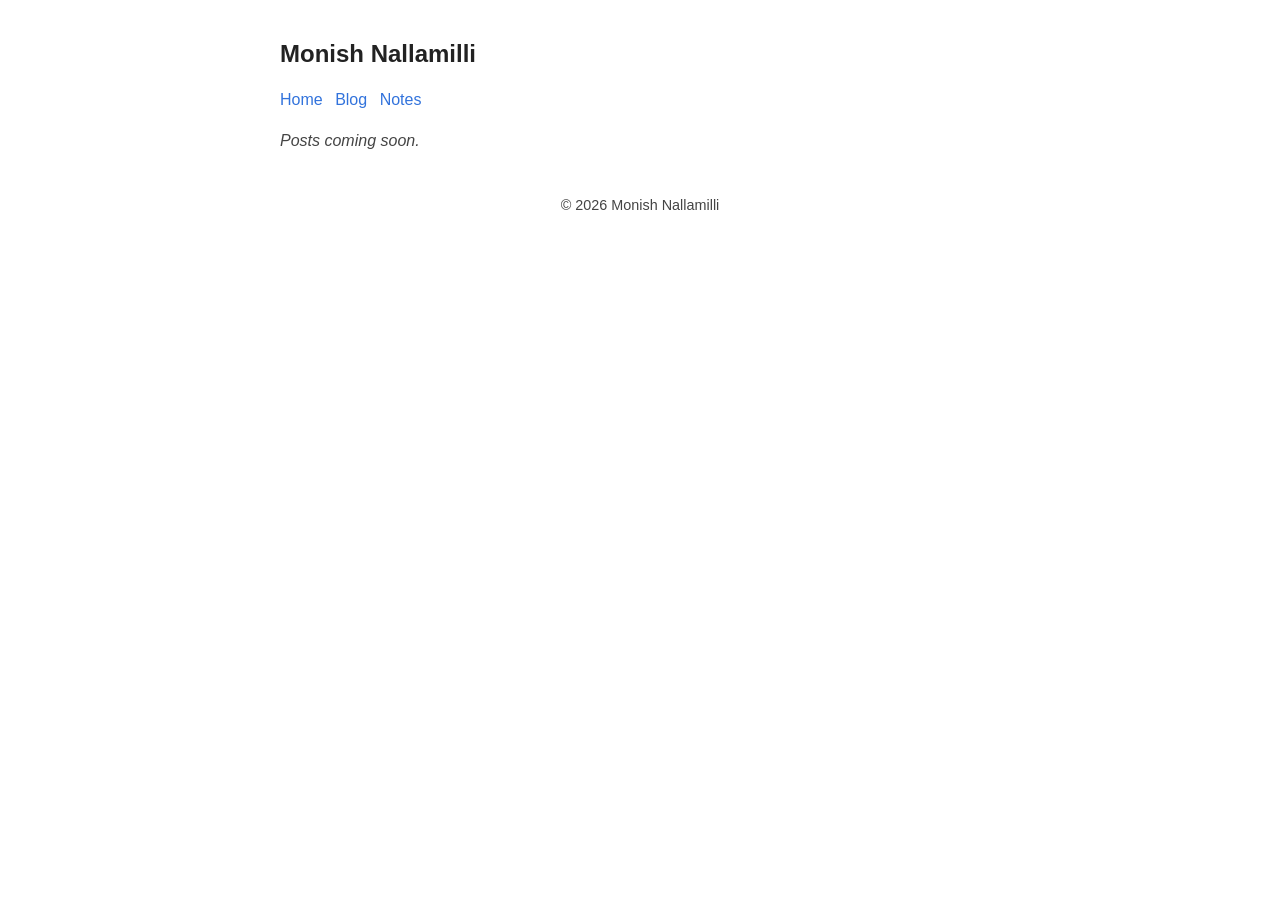
==== blog/index.html @ fc9c0f67 "Add initial blog index HTML structure" ====
<!DOCTYPE html>
<html lang="en">
<head>
  <meta charset="utf-8">
  <meta name="viewport" content="width=device-width, initial-scale=1.0, maximum-scale=5">
  <title>Blog | Monish Nallamilli</title>
  <link rel="canonical" href="https://monishvnsn.dev/blog/">
  <meta name="description" content="Monish Nallamilli: Applied AI, PC gaming and tech &amp; gadgets. Based in Arizona.">
  <meta property="og:site_name" content="Monish Nallamilli">
  <meta property="og:title" content="Blog | Monish Nallamilli">
  <meta property="og:type" content="website">
  <meta property="og:url" content="https://monishvnsn.dev/blog/">
  <meta property="og:description" content="Monish Nallamilli: Applied AI, PC gaming and tech &amp; gadgets. Based in Arizona.">
  <meta name="twitter:card" content="summary">
  <meta name="twitter:site" content="@monish_vnsn">
  <meta name="twitter:title" content="Blog | Monish Nallamilli">
  <meta name="twitter:description" content="Monish Nallamilli: Applied AI, PC gaming and tech &amp; gadgets. Based in Arizona.">
  <link rel="icon" type="image/svg+xml" href="data:image/svg+xml,%3Csvg%20xmlns='http://www.w3.org/2000/svg'%20viewBox='0%200%20100%20100'%3E%3Ctext%20y='.9em'%20font-size='90'%3E🤖%3C/text%3E%3C/svg%3E">
  <link rel="stylesheet" href="/style.css">
</head>
<body class="blog">
  <header>
    <a class="title" href="/">
      <h1>Monish Nallamilli</h1>
    </a>
    <nav>
      <p><a href="/">Home</a> <a href="/blog/">Blog</a> <a href="/notes/">Notes</a></p>
    </nav>
  </header>
  <main>
<ul class="blog-posts">
  <li><i>Posts coming soon.</i></li>
</ul>
  </main>
  <footer>
    <span>&copy; 2026 Monish Nallamilli</span>
  </footer>
</body>
</html>
---- style.css ----
:root {
    --width: 720px;
    --font-main: Verdana, sans-serif;
    --font-secondary: Verdana, sans-serif;
    --font-scale: 1em;
    --background-color: #fff;
    --heading-color: #222;
    --text-color: #444;
    --link-color: #3273dc;
    --visited-color:  #8b6fcb;
    --code-background-color: #f2f2f2;
    --code-color: #222;
    --blockquote-color: #222;
}
@media (prefers-color-scheme: dark) {
    :root {
        --background-color: #01242e;
        --heading-color: #eee;
        --text-color: #ddd;
        --link-color: #8cc2dd;
        --visited-color:  #8b6fcb;
        --code-background-color: #000;
        --code-color: #ddd;
        --blockquote-color: #ccc;
    }
}
body {
    font-family: var(--font-secondary);
    font-size: var(--font-scale);
    margin: auto;
    padding: 20px;
    max-width: var(--width);
    text-align: left;
    background-color: var(--background-color);
    word-wrap: break-word;
    overflow-wrap: break-word;
    line-height: 1.5;
    color: var(--text-color);
}
h1, h2, h3, h4, h5, h6 {
    font-family: var(--font-main);
    color: var(--heading-color);
}
a {
    color: var(--link-color);
    cursor: pointer;
    text-decoration: none;
}
a:hover {
    text-decoration: underline; 
}
nav a {
    margin-right: 8px;
}
strong, b {
    color: var(--heading-color);
}
button {
    margin: 0;
    cursor: pointer;
}
time {
 	font-family: monospace;
  	font-style: normal;
  	font-size: 15px;
}
main {
    line-height: 1.6;
}
table {
    width: 100%;
}
hr {
    border: 0;
    border-top: 1px dashed;
}
img {
    max-width: 100%;
}
code {
    font-family: monospace;
    padding: 2px;
    background-color: var(--code-background-color);
    color: var(--code-color);
    border-radius: 3px;
}
blockquote {
    border-left: 1px solid #999;
    color: var(--code-color);
    padding-left: 20px;
    font-style: italic;
}
footer {
    padding: 25px 0;
    text-align: center;
}
.title:hover {
    text-decoration: none;
}
.title h1 {
    font-size: 1.5em;
}
.inline {
    width: auto !important;
}
.highlight, .code {
    padding: 1px 15px;
    background-color: var(--code-background-color);
    color: var(--code-color);
    border-radius: 3px;
    margin-block-start: 1em;
    margin-block-end: 1em;
    overflow-x: auto;
}
/* blog post list */
ul.blog-posts {
    list-style-type: none;
    padding: unset;
}
ul.blog-posts li {
    display: flex;
}
ul.blog-posts li span {
    flex: 0 0 130px;
}
ul.blog-posts li a:visited {
    color: var(--visited-color);
}
/* site additions */
footer { font-size: 0.9em; }
@media (max-width: 480px) { ul.blog-posts li { display: block; } }
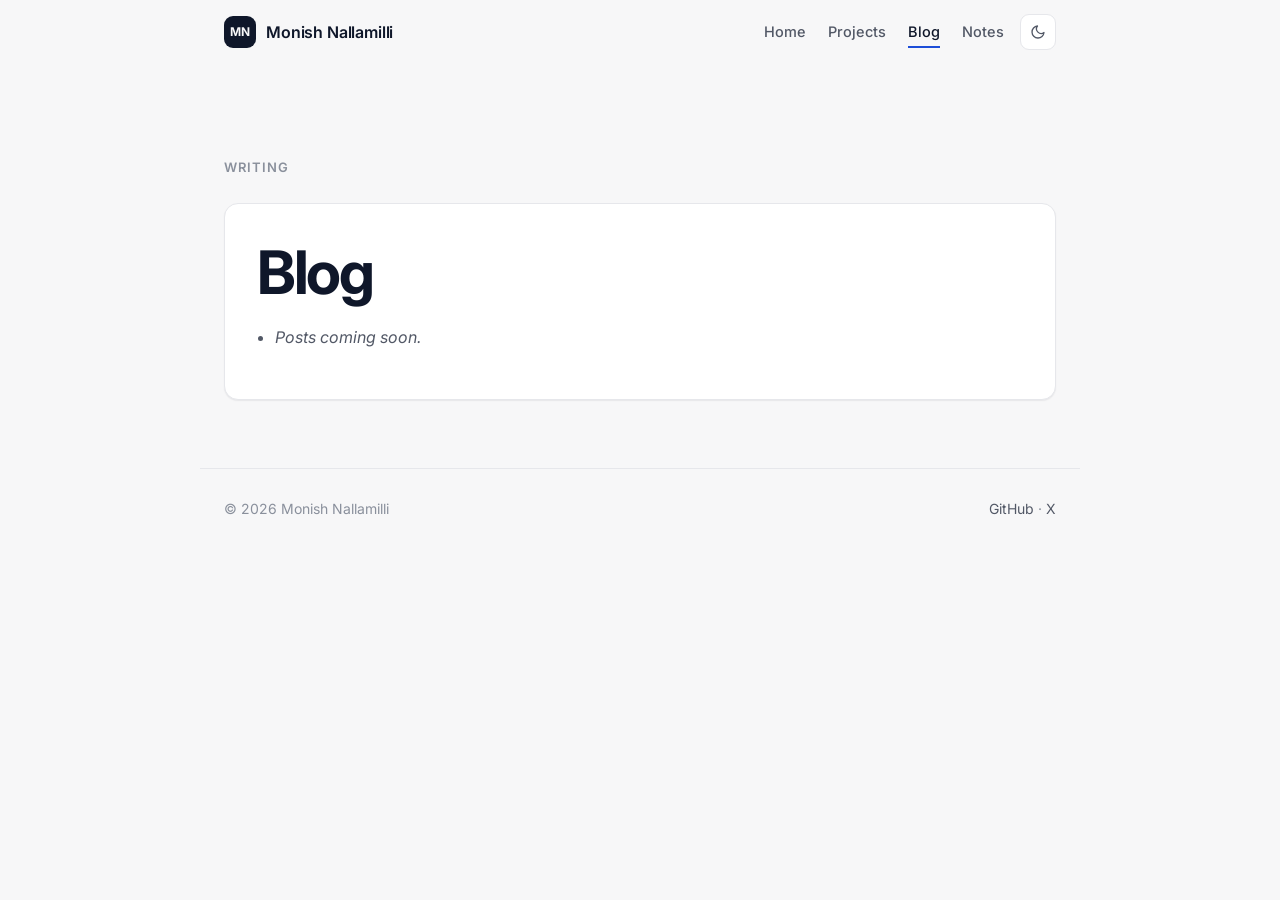
==== commit 32d96e27: "Redesign: professional layout + animations" ====
--- a/blog/index.html
+++ b/blog/index.html
@@ -16,24 +16,27 @@
   <meta name="twitter:title" content="Blog | Monish Nallamilli">
   <meta name="twitter:description" content="Monish Nallamilli: Applied AI, PC gaming and tech &amp; gadgets. Based in Arizona.">
   <link rel="icon" type="image/svg+xml" href="data:image/svg+xml,%3Csvg%20xmlns='http://www.w3.org/2000/svg'%20viewBox='0%200%20100%20100'%3E%3Ctext%20y='.9em'%20font-size='90'%3E🤖%3C/text%3E%3C/svg%3E">
+  <link rel="preconnect" href="https://fonts.googleapis.com"><link rel="preconnect" href="https://fonts.gstatic.com" crossorigin><link href="https://fonts.googleapis.com/css2?family=Inter:wght@400;500;600;700&display=swap" rel="stylesheet">
+  <script>(function(){var r=document.documentElement;r.classList.add('js');try{var t=localStorage.getItem('theme')}catch(e){}if(!t)t=matchMedia('(prefers-color-scheme: dark)').matches?'dark':'light';r.dataset.theme=t})()</script>
   <link rel="stylesheet" href="/style.css">
 </head>
 <body class="blog">
-  <header>
-    <a class="title" href="/">
-      <h1>Monish Nallamilli</h1>
-    </a>
-    <nav>
-      <p><a href="/">Home</a> <a href="/blog/">Blog</a> <a href="/notes/">Notes</a></p>
-    </nav>
-  </header>
-  <main>
-<ul class="blog-posts">
-  <li><i>Posts coming soon.</i></li>
-</ul>
+  <div class="progress" aria-hidden="true"></div>
+  <header class="site-header"><div class="wrap bar">
+    <a class="title" href="/"><span class="mono" aria-hidden="true">MN</span><span>Monish Nallamilli</span></a>
+    <div class="nav-r"><nav aria-label="Main"><a href="/">Home</a><a href="/#projects">Projects</a><a href="/blog/" aria-current="page">Blog</a><a href="/notes/">Notes</a></nav>
+    <button class="theme" type="button" aria-label="Toggle dark mode" aria-pressed="false"><svg class="moon" viewBox="0 0 24 24" fill="none" stroke="currentColor" stroke-width="2" stroke-linecap="round" stroke-linejoin="round"><path d="M21 12.8A9 9 0 1 1 11.2 3a7 7 0 0 0 9.8 9.8z"/></svg><svg class="sun" viewBox="0 0 24 24" fill="none" stroke="currentColor" stroke-width="2" stroke-linecap="round"><circle cx="12" cy="12" r="4"/><path d="M12 2v2M12 20v2M4.9 4.9l1.4 1.4M17.7 17.7l1.4 1.4M2 12h2M20 12h2M4.9 19.1l1.4-1.4M17.7 6.3l1.4-1.4"/></svg></button></div></div></header>
+
+  <main class="wrap">
+    <section class="page-head rv"><span class="label">Writing</span></section>
+    <section class="card rv" style="--i:1">
+      <h1>Blog</h1>
+      <ul class="blog-posts">
+        <li><i>Posts coming soon.</i></li>
+      </ul>
+    </section>
   </main>
-  <footer>
-    <span>&copy; 2026 Monish Nallamilli</span>
-  </footer>
+  <footer class="wrap site-footer"><span>&copy; 2026 Monish Nallamilli</span><span><a class="link" href="https://github.com/monishvnsn" target="_blank" rel="noopener">GitHub</a> &middot; <a class="link" href="https://x.com/monish_vnsn" target="_blank" rel="noopener">X</a></span></footer>
+  <script src="/main.js" defer></script>
 </body>
 </html>
--- a/style.css
+++ b/style.css
@@ -1,131 +1,79 @@
-:root {
-    --width: 720px;
-    --font-main: Verdana, sans-serif;
-    --font-secondary: Verdana, sans-serif;
-    --font-scale: 1em;
-    --background-color: #fff;
-    --heading-color: #222;
-    --text-color: #444;
-    --link-color: #3273dc;
-    --visited-color:  #8b6fcb;
-    --code-background-color: #f2f2f2;
-    --code-color: #222;
-    --blockquote-color: #222;
-}
-@media (prefers-color-scheme: dark) {
-    :root {
-        --background-color: #01242e;
-        --heading-color: #eee;
-        --text-color: #ddd;
-        --link-color: #8cc2dd;
-        --visited-color:  #8b6fcb;
-        --code-background-color: #000;
-        --code-color: #ddd;
-        --blockquote-color: #ccc;
-    }
-}
-body {
-    font-family: var(--font-secondary);
-    font-size: var(--font-scale);
-    margin: auto;
-    padding: 20px;
-    max-width: var(--width);
-    text-align: left;
-    background-color: var(--background-color);
-    word-wrap: break-word;
-    overflow-wrap: break-word;
-    line-height: 1.5;
-    color: var(--text-color);
-}
-h1, h2, h3, h4, h5, h6 {
-    font-family: var(--font-main);
-    color: var(--heading-color);
-}
-a {
-    color: var(--link-color);
-    cursor: pointer;
-    text-decoration: none;
-}
-a:hover {
-    text-decoration: underline; 
-}
-nav a {
-    margin-right: 8px;
-}
-strong, b {
-    color: var(--heading-color);
-}
-button {
-    margin: 0;
-    cursor: pointer;
-}
-time {
- 	font-family: monospace;
-  	font-style: normal;
-  	font-size: 15px;
-}
-main {
-    line-height: 1.6;
-}
-table {
-    width: 100%;
-}
-hr {
-    border: 0;
-    border-top: 1px dashed;
-}
-img {
-    max-width: 100%;
-}
-code {
-    font-family: monospace;
-    padding: 2px;
-    background-color: var(--code-background-color);
-    color: var(--code-color);
-    border-radius: 3px;
-}
-blockquote {
-    border-left: 1px solid #999;
-    color: var(--code-color);
-    padding-left: 20px;
-    font-style: italic;
-}
-footer {
-    padding: 25px 0;
-    text-align: center;
-}
-.title:hover {
-    text-decoration: none;
-}
-.title h1 {
-    font-size: 1.5em;
-}
-.inline {
-    width: auto !important;
-}
-.highlight, .code {
-    padding: 1px 15px;
-    background-color: var(--code-background-color);
-    color: var(--code-color);
-    border-radius: 3px;
-    margin-block-start: 1em;
-    margin-block-end: 1em;
-    overflow-x: auto;
-}
-/* blog post list */
-ul.blog-posts {
-    list-style-type: none;
-    padding: unset;
-}
-ul.blog-posts li {
-    display: flex;
-}
-ul.blog-posts li span {
-    flex: 0 0 130px;
-}
-ul.blog-posts li a:visited {
-    color: var(--visited-color);
-}
-/* site additions */
-footer { font-size: 0.9em; }
-@media (max-width: 480px) { ul.blog-posts li { display: block; } }
+:root{--bg:#f7f7f8;--card:#fff;--border:#e6e7eb;--border-s:#d4d6dc;--text:#0f172a;--muted:#525866;--faint:#8a909c;--accent:#1d4ed8;--accent-h:#1e40af;--accent-soft:#eef2ff;--chip:#f4f5f7;--shadow:0 1px 2px rgba(15,23,42,.04),0 1px 1px rgba(15,23,42,.03);--shadow-h:0 12px 28px -10px rgba(15,23,42,.16),0 3px 8px -3px rgba(15,23,42,.06);--hdr:rgba(247,247,248,.75);--ease:cubic-bezier(.22,1,.36,1)}
+[data-theme=dark]{--bg:#0e0e10;--card:#161618;--border:#26262a;--border-s:#36363b;--text:#ededef;--muted:#a1a1aa;--faint:#71717a;--accent:#7aa2ff;--accent-h:#a5c0ff;--accent-soft:#1b1d24;--chip:#1e1e21;--shadow:none;--shadow-h:0 14px 30px -12px rgba(0,0,0,.6);--hdr:rgba(14,14,16,.72)}
+*{box-sizing:border-box}
+html{scroll-behavior:smooth;scroll-padding-top:84px}
+body{margin:0;background:var(--bg);color:var(--text);font:16px/1.65 Inter,system-ui,-apple-system,"Segoe UI",Roboto,sans-serif;-webkit-font-smoothing:antialiased;transition:background-color .3s,color .3s}
+.wrap{max-width:880px;margin:0 auto;padding:0 24px}
+a{color:var(--accent);text-decoration:none}
+a:focus-visible,button:focus-visible{outline:2px solid var(--accent);outline-offset:3px;border-radius:6px}
+p a,.link{background:linear-gradient(currentColor,currentColor) 0 100%/0 1px no-repeat;transition:background-size .3s var(--ease)}
+p a:hover,.link:hover{background-size:100% 1px}
+::selection{background:var(--accent);color:#fff}
+/* progress */
+.progress{position:fixed;top:0;left:0;right:0;height:2px;background:var(--accent);transform-origin:0 50%;transform:scaleX(0);z-index:60}
+/* header */
+.site-header{position:sticky;top:0;z-index:50;border-bottom:1px solid transparent;transition:background-color .3s,border-color .3s,backdrop-filter .3s}
+.site-header.scrolled{background:var(--hdr);backdrop-filter:saturate(180%) blur(12px);-webkit-backdrop-filter:saturate(180%) blur(12px);border-color:var(--border)}
+.bar{display:flex;align-items:center;justify-content:space-between;height:64px;gap:16px}
+.title{display:flex;align-items:center;gap:10px;color:var(--text);font-weight:600;letter-spacing:-.01em}
+.title .mono{transition:transform .4s var(--ease)}.title:hover .mono{transform:rotate(-8deg) scale(1.05)}
+.nav-r{display:flex;align-items:center;gap:6px}
+nav{display:flex;gap:2px}
+nav a{position:relative;color:var(--muted);font-size:14.5px;font-weight:500;padding:6px 10px;border-radius:8px;transition:color .2s}
+nav a::after{content:"";position:absolute;left:10px;right:10px;bottom:2px;height:1.5px;background:var(--accent);transform:scaleX(0);transform-origin:left;transition:transform .3s var(--ease)}
+nav a:hover,nav a[aria-current],nav a.active{color:var(--text)}
+nav a:hover::after,nav a[aria-current]::after,nav a.active::after{transform:scaleX(1)}
+.theme{display:grid;place-items:center;width:36px;height:36px;border:1px solid var(--border);border-radius:9px;background:var(--card);color:var(--muted);cursor:pointer;transition:color .2s,border-color .2s,transform .15s}
+.theme:hover{color:var(--text);border-color:var(--border-s)}.theme:active{transform:scale(.92)}
+.theme svg{width:16px;height:16px}.theme .sun{display:none}[data-theme=dark] .theme .sun{display:block}[data-theme=dark] .theme .moon{display:none}
+.mono{display:inline-grid;place-items:center;width:32px;height:32px;border-radius:9px;background:var(--text);color:var(--bg);font-size:12px;font-weight:700;letter-spacing:.5px}
+/* layout */
+main.wrap{padding-top:32px;padding-bottom:24px}
+h1,h2,h3{line-height:1.2;margin:0 0 12px;letter-spacing:-.025em;color:var(--text)}
+h1{font-size:clamp(38px,6vw,60px);font-weight:700;letter-spacing:-.04em}
+h2{font-size:26px;font-weight:650}h3{font-size:16px;font-weight:600}
+p{margin:0 0 12px;color:var(--muted)}p:last-child{margin-bottom:0}
+.hero{padding:72px 0 64px}
+.eyebrow{display:inline-flex;align-items:center;gap:8px;font-size:13px;font-weight:500;color:var(--muted);border:1px solid var(--border);background:var(--card);border-radius:999px;padding:5px 12px 5px 10px;margin-bottom:24px}
+.dot{width:7px;height:7px;border-radius:50%;background:#16a34a;box-shadow:0 0 0 0 rgba(22,163,74,.5);animation:pulse 2.4s infinite}
+@keyframes pulse{70%{box-shadow:0 0 0 6px rgba(22,163,74,0)}100%{box-shadow:0 0 0 0 rgba(22,163,74,0)}}
+.tagline{font-size:clamp(19px,2.6vw,23px);color:var(--text);font-weight:500;margin:4px 0 14px;letter-spacing:-.015em}
+.rot{display:inline-block;color:var(--accent);min-width:1ch}
+.rot::after{content:"";display:inline-block;width:2px;height:1em;margin-left:3px;vertical-align:-.12em;background:currentColor;animation:blink 1s steps(1) infinite}
+@keyframes blink{50%{opacity:0}}
+.lead{font-size:17px;max-width:540px;margin-bottom:32px}
+.actions{display:flex;flex-wrap:wrap;gap:12px}
+.btn{display:inline-flex;align-items:center;gap:8px;background:var(--text);color:var(--bg);padding:11px 20px;border-radius:10px;font-weight:500;font-size:15px;border:1px solid var(--text);transition:transform .2s var(--ease),box-shadow .2s,background-color .2s}
+.btn:hover{transform:translateY(-1px);box-shadow:var(--shadow-h)}.btn:active{transform:translateY(0) scale(.98)}
+.btn.ghost{background:var(--card);color:var(--text);border-color:var(--border)}.btn.ghost:hover{border-color:var(--border-s)}
+.btn .arr,.more .arr{display:inline-block;transition:transform .3s var(--ease)}.btn:hover .arr{transform:translateX(3px)}
+.section{padding:56px 0;border-top:1px solid var(--border)}
+.sec-head{display:grid;grid-template-columns:180px 1fr;gap:32px}
+.label{font-size:13px;font-weight:600;letter-spacing:.08em;text-transform:uppercase;color:var(--faint);padding-top:8px}
+.label span{color:var(--accent);margin-right:8px;font-variant-numeric:tabular-nums}
+.body p{font-size:16.5px}
+.card{background:var(--card);border:1px solid var(--border);border-radius:14px;padding:32px;margin-bottom:20px;box-shadow:var(--shadow)}
+.chips{list-style:none;padding:0;margin:0;display:flex;flex-wrap:wrap;gap:8px}
+.chips li{background:var(--card);border:1px solid var(--border);border-radius:8px;padding:6px 12px;font-size:14px;font-weight:500;color:var(--text);transition:transform .2s var(--ease),border-color .2s,color .2s,background-color .2s;cursor:default}
+.chips li:hover{transform:translateY(-2px);border-color:var(--accent);color:var(--accent);background:var(--accent-soft)}
+.grid{display:grid;grid-template-columns:repeat(auto-fit,minmax(210px,1fr));gap:14px}
+.sub{position:relative;display:flex;flex-direction:column;background:var(--card);border:1px solid var(--border);border-radius:14px;padding:22px;color:var(--text);box-shadow:var(--shadow);transition:transform .35s var(--ease),box-shadow .35s var(--ease),border-color .25s}
+.sub:hover{transform:translateY(-4px);box-shadow:var(--shadow-h);border-color:var(--border-s)}
+.sub .ic{width:36px;height:36px;border-radius:9px;display:grid;place-items:center;background:var(--accent-soft);color:var(--accent);margin-bottom:16px}
+.sub .ic svg{width:18px;height:18px}
+.sub p{font-size:14.5px;flex:1}.more{font-size:14px;font-weight:500;color:var(--accent);margin-top:14px}
+.sub:hover .more .arr{transform:translateX(4px)}
+.corner{position:absolute;top:20px;right:20px;color:var(--faint);transition:transform .3s var(--ease),color .2s}
+.sub:hover .corner{transform:translate(3px,-3px);color:var(--accent)}
+.pills{display:flex;flex-wrap:wrap;gap:10px}
+.pill{display:inline-flex;align-items:center;gap:8px;border:1px solid var(--border);background:var(--card);border-radius:10px;padding:10px 16px;color:var(--text);font-weight:500;font-size:15px;transition:transform .2s var(--ease),border-color .2s,color .2s,box-shadow .2s}
+.pill:hover{border-color:var(--accent);color:var(--accent);transform:translateY(-2px);box-shadow:var(--shadow-h)}.pill:active{transform:scale(.97)}
+.blog-posts{padding-left:18px;color:var(--muted)}
+.page-head{padding:56px 0 24px}
+.site-footer{display:flex;justify-content:space-between;flex-wrap:wrap;gap:8px;padding:28px 24px 48px;color:var(--faint);font-size:14px;border-top:1px solid var(--border);margin-top:24px}
+.site-footer a{color:var(--muted)}.site-footer a:hover{color:var(--text)}
+/* reveal */
+.js .rv{opacity:0;transform:translateY(16px);transition:opacity .7s var(--ease),transform .7s var(--ease);transition-delay:calc(var(--i,0)*80ms)}
+.js .rv.in{opacity:1;transform:none}
+@media (max-width:700px){.sec-head{grid-template-columns:1fr;gap:12px}.label{padding-top:0}.hero{padding:48px 0 44px}.section{padding:44px 0}.card{padding:24px}.title span:last-child{display:none}nav a{padding:6px 8px}}
+@media (prefers-reduced-motion:reduce){*,*::before,*::after{animation:none!important;transition:none!important;scroll-behavior:auto!important}.js .rv{opacity:1;transform:none}.progress{display:none}}
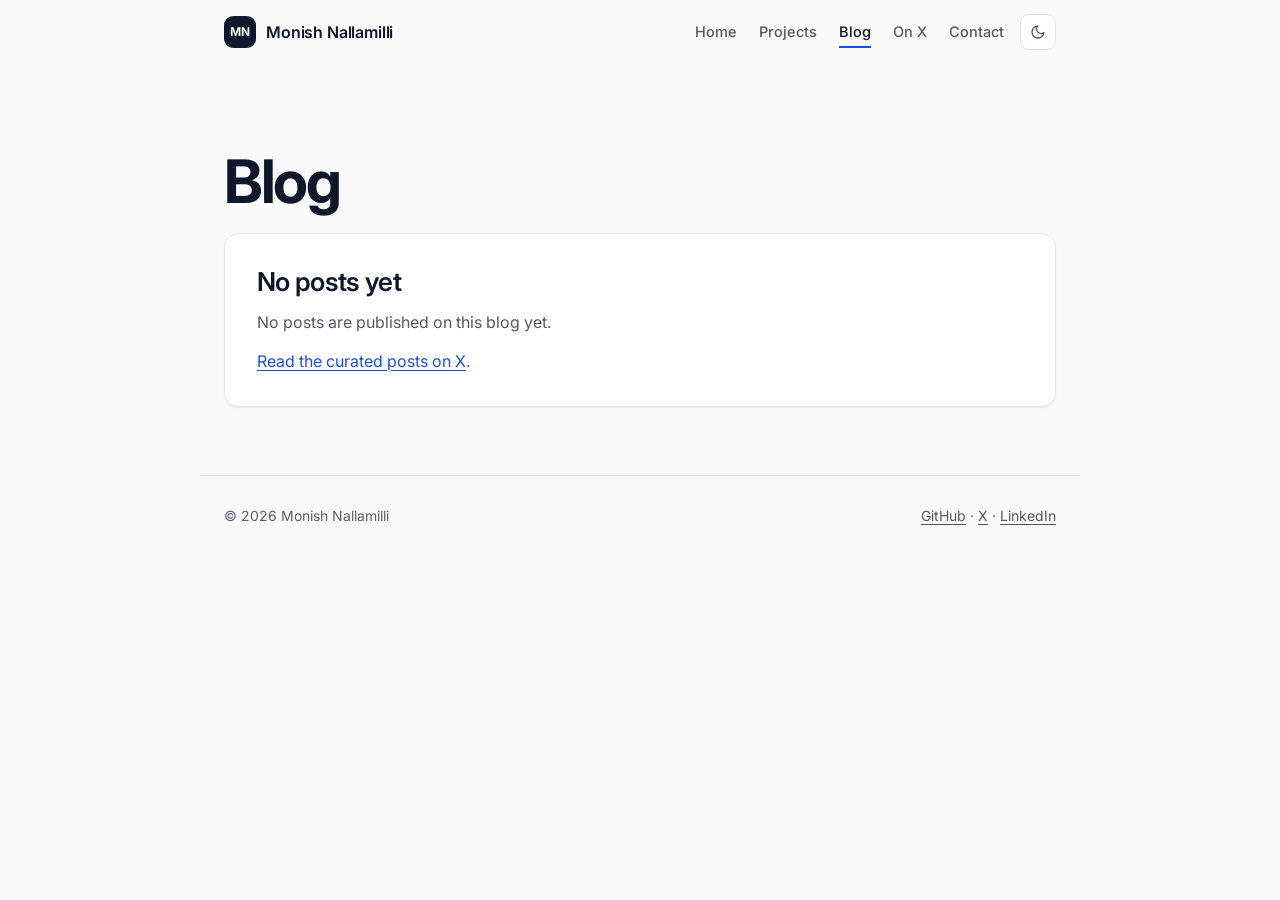
==== commit 7833277b: "Fix the hero phrase cycle and refresh the site content The rotating line changed width as it typed, " ====
--- a/blog/index.html
+++ b/blog/index.html
@@ -2,41 +2,82 @@
 <html lang="en">
 <head>
   <meta charset="utf-8">
-  <meta name="viewport" content="width=device-width, initial-scale=1.0, maximum-scale=5">
+  <meta name="viewport" content="width=device-width, initial-scale=1">
   <title>Blog | Monish Nallamilli</title>
   <link rel="canonical" href="https://monishvnsn.dev/blog/">
-  <meta name="description" content="Monish Nallamilli: Applied AI, PC gaming and tech &amp; gadgets. Based in Arizona.">
+  <meta name="description" content="Blog by Monish Nallamilli. No posts are published here yet.">
+  <meta name="author" content="Monish Nallamilli">
+  <meta name="theme-color" content="#fafafa">
   <meta property="og:site_name" content="Monish Nallamilli">
   <meta property="og:title" content="Blog | Monish Nallamilli">
   <meta property="og:type" content="website">
   <meta property="og:url" content="https://monishvnsn.dev/blog/">
-  <meta property="og:description" content="Monish Nallamilli: Applied AI, PC gaming and tech &amp; gadgets. Based in Arizona.">
+  <meta property="og:description" content="Blog by Monish Nallamilli. No posts are published here yet.">
+  <meta property="og:locale" content="en_US">
   <meta name="twitter:card" content="summary">
   <meta name="twitter:site" content="@monish_vnsn">
   <meta name="twitter:title" content="Blog | Monish Nallamilli">
-  <meta name="twitter:description" content="Monish Nallamilli: Applied AI, PC gaming and tech &amp; gadgets. Based in Arizona.">
-  <link rel="icon" type="image/svg+xml" href="data:image/svg+xml,%3Csvg%20xmlns='http://www.w3.org/2000/svg'%20viewBox='0%200%20100%20100'%3E%3Ctext%20y='.9em'%20font-size='90'%3E🤖%3C/text%3E%3C/svg%3E">
-  <link rel="preconnect" href="https://fonts.googleapis.com"><link rel="preconnect" href="https://fonts.gstatic.com" crossorigin><link href="https://fonts.googleapis.com/css2?family=Inter:wght@400;500;600;700&display=swap" rel="stylesheet">
-  <script>(function(){var r=document.documentElement;r.classList.add('js');try{var t=localStorage.getItem('theme')}catch(e){}if(!t)t=matchMedia('(prefers-color-scheme: dark)').matches?'dark':'light';r.dataset.theme=t})()</script>
+  <meta name="twitter:description" content="Blog by Monish Nallamilli. No posts are published here yet.">
+  <link rel="icon" href="/favicon.svg" type="image/svg+xml">
+  <link rel="preconnect" href="https://fonts.googleapis.com">
+  <link rel="preconnect" href="https://fonts.gstatic.com" crossorigin>
+  <link href="https://fonts.googleapis.com/css2?family=Inter:wght@400;500;600;700&amp;display=swap" rel="stylesheet">
+  <script>
+    (function () {
+      var r = document.documentElement;
+      r.classList.add("js");
+      try {
+        if (matchMedia("(prefers-reduced-motion: reduce)").matches) r.dataset.reduce = "true";
+      } catch (e) {}
+      var t;
+      try { t = localStorage.getItem("theme"); } catch (e) {}
+      if (!t) t = matchMedia("(prefers-color-scheme: dark)").matches ? "dark" : "light";
+      r.dataset.theme = t;
+    })();
+  </script>
   <link rel="stylesheet" href="/style.css">
 </head>
-<body class="blog">
+<body>
+  <a class="skip" href="#main">Skip to content</a>
   <div class="progress" aria-hidden="true"></div>
-  <header class="site-header"><div class="wrap bar">
-    <a class="title" href="/"><span class="mono" aria-hidden="true">MN</span><span>Monish Nallamilli</span></a>
-    <div class="nav-r"><nav aria-label="Main"><a href="/">Home</a><a href="/#projects">Projects</a><a href="/blog/" aria-current="page">Blog</a><a href="/notes/">Notes</a></nav>
-    <button class="theme" type="button" aria-label="Toggle dark mode" aria-pressed="false"><svg class="moon" viewBox="0 0 24 24" fill="none" stroke="currentColor" stroke-width="2" stroke-linecap="round" stroke-linejoin="round"><path d="M21 12.8A9 9 0 1 1 11.2 3a7 7 0 0 0 9.8 9.8z"/></svg><svg class="sun" viewBox="0 0 24 24" fill="none" stroke="currentColor" stroke-width="2" stroke-linecap="round"><circle cx="12" cy="12" r="4"/><path d="M12 2v2M12 20v2M4.9 4.9l1.4 1.4M17.7 17.7l1.4 1.4M2 12h2M20 12h2M4.9 19.1l1.4-1.4M17.7 6.3l1.4-1.4"/></svg></button></div></div></header>
-
-  <main class="wrap">
-    <section class="page-head rv"><span class="label">Writing</span></section>
-    <section class="card rv" style="--i:1">
+  <header class="site-header">
+    <div class="wrap bar">
+      <a class="title" href="/"><span class="mono" aria-hidden="true">MN</span><span>Monish Nallamilli</span></a>
+      <div class="nav-r">
+        <nav aria-label="Main">
+          <a href="/">Home</a>
+          <a href="/#projects">Projects</a>
+          <a href="/blog/" aria-current="page">Blog</a>
+          <a href="/on-x/">On X</a>
+          <a href="/#contact">Contact</a>
+        </nav>
+        <button class="theme" type="button" aria-label="Dark mode" aria-pressed="false">
+          <svg class="moon" viewBox="0 0 24 24" fill="none" stroke="currentColor" stroke-width="2" stroke-linecap="round" stroke-linejoin="round" aria-hidden="true"><path d="M21 12.8A9 9 0 1 1 11.2 3a7 7 0 0 0 9.8 9.8z"/></svg>
+          <svg class="sun" viewBox="0 0 24 24" fill="none" stroke="currentColor" stroke-width="2" stroke-linecap="round" aria-hidden="true"><circle cx="12" cy="12" r="4"/><path d="M12 2v2M12 20v2M4.9 4.9l1.4 1.4M17.7 17.7l1.4 1.4M2 12h2M20 12h2M4.9 19.1l1.4-1.4M17.7 6.3l1.4-1.4"/></svg>
+        </button>
+      </div>
+    </div>
+  </header>
+  <main class="wrap" id="main" tabindex="-1">
+    <header class="page-head">
       <h1>Blog</h1>
-      <ul class="blog-posts">
-        <li><i>Posts coming soon.</i></li>
-      </ul>
+    </header>
+    <section class="card">
+      <h2>No posts yet</h2>
+      <p>No posts are published on this blog yet.</p>
+      <p><a href="/on-x/">Read the curated posts on X</a>.</p>
     </section>
   </main>
-  <footer class="wrap site-footer"><span>&copy; 2026 Monish Nallamilli</span><span><a class="link" href="https://github.com/monishvnsn" target="_blank" rel="noopener">GitHub</a> &middot; <a class="link" href="https://x.com/monish_vnsn" target="_blank" rel="noopener">X</a></span></footer>
+  <footer class="wrap site-footer">
+    <span>&copy; 2026 Monish Nallamilli</span>
+    <span>
+      <a class="link" href="https://github.com/monishvnsn" target="_blank" rel="me noopener noreferrer">GitHub<span class="visually-hidden"> (opens in a new tab)</span></a>
+      ·
+      <a class="link" href="https://x.com/monish_vnsn" target="_blank" rel="me noopener noreferrer">X<span class="visually-hidden"> (opens in a new tab)</span></a>
+      ·
+      <a class="link" href="https://www.linkedin.com/in/monishvnsn/" target="_blank" rel="me noopener noreferrer">LinkedIn<span class="visually-hidden"> (opens in a new tab)</span></a>
+    </span>
+  </footer>
   <script src="/main.js" defer></script>
 </body>
 </html>
--- a/style.css
+++ b/style.css
@@ -1,79 +1,476 @@
-:root{--bg:#f7f7f8;--card:#fff;--border:#e6e7eb;--border-s:#d4d6dc;--text:#0f172a;--muted:#525866;--faint:#8a909c;--accent:#1d4ed8;--accent-h:#1e40af;--accent-soft:#eef2ff;--chip:#f4f5f7;--shadow:0 1px 2px rgba(15,23,42,.04),0 1px 1px rgba(15,23,42,.03);--shadow-h:0 12px 28px -10px rgba(15,23,42,.16),0 3px 8px -3px rgba(15,23,42,.06);--hdr:rgba(247,247,248,.75);--ease:cubic-bezier(.22,1,.36,1)}
-[data-theme=dark]{--bg:#0e0e10;--card:#161618;--border:#26262a;--border-s:#36363b;--text:#ededef;--muted:#a1a1aa;--faint:#71717a;--accent:#7aa2ff;--accent-h:#a5c0ff;--accent-soft:#1b1d24;--chip:#1e1e21;--shadow:none;--shadow-h:0 14px 30px -12px rgba(0,0,0,.6);--hdr:rgba(14,14,16,.72)}
-*{box-sizing:border-box}
-html{scroll-behavior:smooth;scroll-padding-top:84px}
-body{margin:0;background:var(--bg);color:var(--text);font:16px/1.65 Inter,system-ui,-apple-system,"Segoe UI",Roboto,sans-serif;-webkit-font-smoothing:antialiased;transition:background-color .3s,color .3s}
-.wrap{max-width:880px;margin:0 auto;padding:0 24px}
-a{color:var(--accent);text-decoration:none}
-a:focus-visible,button:focus-visible{outline:2px solid var(--accent);outline-offset:3px;border-radius:6px}
-p a,.link{background:linear-gradient(currentColor,currentColor) 0 100%/0 1px no-repeat;transition:background-size .3s var(--ease)}
-p a:hover,.link:hover{background-size:100% 1px}
-::selection{background:var(--accent);color:#fff}
-/* progress */
-.progress{position:fixed;top:0;left:0;right:0;height:2px;background:var(--accent);transform-origin:0 50%;transform:scaleX(0);z-index:60}
-/* header */
-.site-header{position:sticky;top:0;z-index:50;border-bottom:1px solid transparent;transition:background-color .3s,border-color .3s,backdrop-filter .3s}
-.site-header.scrolled{background:var(--hdr);backdrop-filter:saturate(180%) blur(12px);-webkit-backdrop-filter:saturate(180%) blur(12px);border-color:var(--border)}
-.bar{display:flex;align-items:center;justify-content:space-between;height:64px;gap:16px}
-.title{display:flex;align-items:center;gap:10px;color:var(--text);font-weight:600;letter-spacing:-.01em}
-.title .mono{transition:transform .4s var(--ease)}.title:hover .mono{transform:rotate(-8deg) scale(1.05)}
-.nav-r{display:flex;align-items:center;gap:6px}
-nav{display:flex;gap:2px}
-nav a{position:relative;color:var(--muted);font-size:14.5px;font-weight:500;padding:6px 10px;border-radius:8px;transition:color .2s}
-nav a::after{content:"";position:absolute;left:10px;right:10px;bottom:2px;height:1.5px;background:var(--accent);transform:scaleX(0);transform-origin:left;transition:transform .3s var(--ease)}
-nav a:hover,nav a[aria-current],nav a.active{color:var(--text)}
-nav a:hover::after,nav a[aria-current]::after,nav a.active::after{transform:scaleX(1)}
-.theme{display:grid;place-items:center;width:36px;height:36px;border:1px solid var(--border);border-radius:9px;background:var(--card);color:var(--muted);cursor:pointer;transition:color .2s,border-color .2s,transform .15s}
-.theme:hover{color:var(--text);border-color:var(--border-s)}.theme:active{transform:scale(.92)}
-.theme svg{width:16px;height:16px}.theme .sun{display:none}[data-theme=dark] .theme .sun{display:block}[data-theme=dark] .theme .moon{display:none}
-.mono{display:inline-grid;place-items:center;width:32px;height:32px;border-radius:9px;background:var(--text);color:var(--bg);font-size:12px;font-weight:700;letter-spacing:.5px}
-/* layout */
-main.wrap{padding-top:32px;padding-bottom:24px}
-h1,h2,h3{line-height:1.2;margin:0 0 12px;letter-spacing:-.025em;color:var(--text)}
-h1{font-size:clamp(38px,6vw,60px);font-weight:700;letter-spacing:-.04em}
-h2{font-size:26px;font-weight:650}h3{font-size:16px;font-weight:600}
-p{margin:0 0 12px;color:var(--muted)}p:last-child{margin-bottom:0}
-.hero{padding:72px 0 64px}
-.eyebrow{display:inline-flex;align-items:center;gap:8px;font-size:13px;font-weight:500;color:var(--muted);border:1px solid var(--border);background:var(--card);border-radius:999px;padding:5px 12px 5px 10px;margin-bottom:24px}
-.dot{width:7px;height:7px;border-radius:50%;background:#16a34a;box-shadow:0 0 0 0 rgba(22,163,74,.5);animation:pulse 2.4s infinite}
-@keyframes pulse{70%{box-shadow:0 0 0 6px rgba(22,163,74,0)}100%{box-shadow:0 0 0 0 rgba(22,163,74,0)}}
-.tagline{font-size:clamp(19px,2.6vw,23px);color:var(--text);font-weight:500;margin:4px 0 14px;letter-spacing:-.015em}
-.rot{display:inline-block;color:var(--accent);min-width:1ch}
-.rot::after{content:"";display:inline-block;width:2px;height:1em;margin-left:3px;vertical-align:-.12em;background:currentColor;animation:blink 1s steps(1) infinite}
-@keyframes blink{50%{opacity:0}}
-.lead{font-size:17px;max-width:540px;margin-bottom:32px}
-.actions{display:flex;flex-wrap:wrap;gap:12px}
-.btn{display:inline-flex;align-items:center;gap:8px;background:var(--text);color:var(--bg);padding:11px 20px;border-radius:10px;font-weight:500;font-size:15px;border:1px solid var(--text);transition:transform .2s var(--ease),box-shadow .2s,background-color .2s}
-.btn:hover{transform:translateY(-1px);box-shadow:var(--shadow-h)}.btn:active{transform:translateY(0) scale(.98)}
-.btn.ghost{background:var(--card);color:var(--text);border-color:var(--border)}.btn.ghost:hover{border-color:var(--border-s)}
-.btn .arr,.more .arr{display:inline-block;transition:transform .3s var(--ease)}.btn:hover .arr{transform:translateX(3px)}
-.section{padding:56px 0;border-top:1px solid var(--border)}
-.sec-head{display:grid;grid-template-columns:180px 1fr;gap:32px}
-.label{font-size:13px;font-weight:600;letter-spacing:.08em;text-transform:uppercase;color:var(--faint);padding-top:8px}
-.label span{color:var(--accent);margin-right:8px;font-variant-numeric:tabular-nums}
-.body p{font-size:16.5px}
-.card{background:var(--card);border:1px solid var(--border);border-radius:14px;padding:32px;margin-bottom:20px;box-shadow:var(--shadow)}
-.chips{list-style:none;padding:0;margin:0;display:flex;flex-wrap:wrap;gap:8px}
-.chips li{background:var(--card);border:1px solid var(--border);border-radius:8px;padding:6px 12px;font-size:14px;font-weight:500;color:var(--text);transition:transform .2s var(--ease),border-color .2s,color .2s,background-color .2s;cursor:default}
-.chips li:hover{transform:translateY(-2px);border-color:var(--accent);color:var(--accent);background:var(--accent-soft)}
-.grid{display:grid;grid-template-columns:repeat(auto-fit,minmax(210px,1fr));gap:14px}
-.sub{position:relative;display:flex;flex-direction:column;background:var(--card);border:1px solid var(--border);border-radius:14px;padding:22px;color:var(--text);box-shadow:var(--shadow);transition:transform .35s var(--ease),box-shadow .35s var(--ease),border-color .25s}
-.sub:hover{transform:translateY(-4px);box-shadow:var(--shadow-h);border-color:var(--border-s)}
-.sub .ic{width:36px;height:36px;border-radius:9px;display:grid;place-items:center;background:var(--accent-soft);color:var(--accent);margin-bottom:16px}
-.sub .ic svg{width:18px;height:18px}
-.sub p{font-size:14.5px;flex:1}.more{font-size:14px;font-weight:500;color:var(--accent);margin-top:14px}
-.sub:hover .more .arr{transform:translateX(4px)}
-.corner{position:absolute;top:20px;right:20px;color:var(--faint);transition:transform .3s var(--ease),color .2s}
-.sub:hover .corner{transform:translate(3px,-3px);color:var(--accent)}
-.pills{display:flex;flex-wrap:wrap;gap:10px}
-.pill{display:inline-flex;align-items:center;gap:8px;border:1px solid var(--border);background:var(--card);border-radius:10px;padding:10px 16px;color:var(--text);font-weight:500;font-size:15px;transition:transform .2s var(--ease),border-color .2s,color .2s,box-shadow .2s}
-.pill:hover{border-color:var(--accent);color:var(--accent);transform:translateY(-2px);box-shadow:var(--shadow-h)}.pill:active{transform:scale(.97)}
-.blog-posts{padding-left:18px;color:var(--muted)}
-.page-head{padding:56px 0 24px}
-.site-footer{display:flex;justify-content:space-between;flex-wrap:wrap;gap:8px;padding:28px 24px 48px;color:var(--faint);font-size:14px;border-top:1px solid var(--border);margin-top:24px}
-.site-footer a{color:var(--muted)}.site-footer a:hover{color:var(--text)}
-/* reveal */
-.js .rv{opacity:0;transform:translateY(16px);transition:opacity .7s var(--ease),transform .7s var(--ease);transition-delay:calc(var(--i,0)*80ms)}
-.js .rv.in{opacity:1;transform:none}
-@media (max-width:700px){.sec-head{grid-template-columns:1fr;gap:12px}.label{padding-top:0}.hero{padding:48px 0 44px}.section{padding:44px 0}.card{padding:24px}.title span:last-child{display:none}nav a{padding:6px 8px}}
-@media (prefers-reduced-motion:reduce){*,*::before,*::after{animation:none!important;transition:none!important;scroll-behavior:auto!important}.js .rv{opacity:1;transform:none}.progress{display:none}}
+:root {
+  --bg: #fafafa;
+  --card: #fff;
+  --border: #e6e7eb;
+  --border-s: #d4d6dc;
+  --text: #0f172a;
+  --muted: #525866;
+  --faint: #5a616d;
+  --accent: #1d4ed8;
+  --accent-h: #1e40af;
+  --accent-soft: #eef2ff;
+  --chip: #f4f5f7;
+  --shadow: 0 1px 2px rgba(15, 23, 42, .04), 0 1px 1px rgba(15, 23, 42, .03);
+  --shadow-h: 0 12px 28px -10px rgba(15, 23, 42, .16), 0 3px 8px -3px rgba(15, 23, 42, .06);
+  --hdr: rgba(250, 250, 250, .86);
+  --ease: cubic-bezier(.22, 1, .36, 1);
+  color-scheme: light;
+}
+[data-theme=dark] {
+  --bg: #0e0e10;
+  --card: #161618;
+  --border: #26262a;
+  --border-s: #36363b;
+  --text: #ededef;
+  --muted: #a1a1aa;
+  --faint: #b4b4bc;
+  --accent: #7aa2ff;
+  --accent-h: #a5c0ff;
+  --accent-soft: #1b1d24;
+  --chip: #1e1e21;
+  --shadow: none;
+  --shadow-h: 0 14px 30px -12px rgba(0, 0, 0, .6);
+  --hdr: rgba(14, 14, 16, .82);
+  color-scheme: dark;
+}
+* { box-sizing: border-box; }
+html { scroll-behavior: smooth; scroll-padding-top: 7.5rem; }
+body {
+  margin: 0;
+  background: var(--bg);
+  color: var(--text);
+  font: 16px/1.65 Inter, system-ui, -apple-system, "Segoe UI", Roboto, sans-serif;
+  -webkit-font-smoothing: antialiased;
+}
+.wrap { max-width: 880px; margin: 0 auto; padding: 0 24px; }
+img, svg { max-width: 100%; }
+a { color: var(--accent); text-decoration-thickness: 1px; text-underline-offset: 3px; }
+a:hover { color: var(--accent-h); }
+p a, .link, .more, .project h3 a, .quote a { text-decoration: underline; }
+a:focus-visible, button:focus-visible {
+  outline: 2px solid var(--accent);
+  outline-offset: 3px;
+  border-radius: 6px;
+}
+::selection { background: var(--accent); color: #fff; }
+.skip {
+  position: absolute;
+  left: 16px;
+  top: 12px;
+  transform: translateY(-160%);
+  background: var(--card);
+  color: var(--text);
+  padding: 8px 12px;
+  border-radius: 8px;
+  z-index: 80;
+  border: 2px solid var(--accent);
+  font-weight: 600;
+  text-decoration: none;
+}
+.skip:focus { transform: none; }
+.visually-hidden {
+  position: absolute;
+  width: 1px;
+  height: 1px;
+  padding: 0;
+  margin: -1px;
+  overflow: hidden;
+  clip-path: inset(50%);
+  white-space: nowrap;
+  border: 0;
+}
+.progress {
+  position: fixed;
+  top: 0;
+  left: 0;
+  right: 0;
+  height: 2px;
+  background: var(--accent);
+  transform-origin: 0 50%;
+  transform: scaleX(0);
+  z-index: 60;
+  pointer-events: none;
+}
+.site-header {
+  position: sticky;
+  top: 0;
+  z-index: 50;
+  border-bottom: 1px solid transparent;
+  background: transparent;
+}
+.site-header.scrolled {
+  background: var(--hdr);
+  backdrop-filter: saturate(180%) blur(12px);
+  -webkit-backdrop-filter: saturate(180%) blur(12px);
+  border-color: var(--border);
+}
+.bar {
+  display: flex;
+  align-items: center;
+  justify-content: space-between;
+  gap: 12px 16px;
+  min-height: 64px;
+  padding-top: 10px;
+  padding-bottom: 10px;
+  flex-wrap: wrap;
+}
+.title {
+  display: flex;
+  align-items: center;
+  gap: 10px;
+  color: var(--text);
+  font-weight: 600;
+  letter-spacing: -.01em;
+  text-decoration: none;
+  min-width: 0;
+}
+.title .mono { transition: transform .4s var(--ease); }
+.title:hover .mono { transform: rotate(-8deg) scale(1.05); }
+.nav-r { display: flex; align-items: center; gap: 6px; flex-wrap: wrap; min-width: 0; }
+nav { display: flex; flex-wrap: wrap; gap: 2px; }
+nav a {
+  position: relative;
+  color: var(--muted);
+  font-size: 14.5px;
+  font-weight: 500;
+  padding: 6px 10px;
+  border-radius: 8px;
+  text-decoration: none;
+}
+nav a::after {
+  content: "";
+  position: absolute;
+  left: 10px;
+  right: 10px;
+  bottom: 2px;
+  height: 1.5px;
+  background: var(--accent);
+  transform: scaleX(0);
+  transform-origin: left;
+  transition: transform .3s var(--ease);
+}
+nav a:hover, nav a[aria-current], nav a.active { color: var(--text); }
+nav a:hover::after, nav a[aria-current]::after, nav a.active::after { transform: scaleX(1); }
+.theme {
+  display: grid;
+  place-items: center;
+  width: 36px;
+  height: 36px;
+  border: 1px solid var(--border);
+  border-radius: 9px;
+  background: var(--card);
+  color: var(--muted);
+  cursor: pointer;
+  flex: none;
+}
+.theme:hover { color: var(--text); border-color: var(--border-s); }
+.theme:active { transform: scale(.92); }
+.theme svg { width: 16px; height: 16px; }
+.theme .sun { display: none; }
+[data-theme=dark] .theme .sun { display: block; }
+[data-theme=dark] .theme .moon { display: none; }
+.mono {
+  display: inline-grid;
+  place-items: center;
+  width: 32px;
+  height: 32px;
+  border-radius: 9px;
+  background: var(--text);
+  color: var(--bg);
+  font-size: 12px;
+  font-weight: 700;
+  letter-spacing: .5px;
+  flex: none;
+}
+main.wrap { padding-top: 32px; padding-bottom: 24px; }
+h1, h2, h3 { line-height: 1.2; margin: 0 0 12px; letter-spacing: -.025em; color: var(--text); }
+h1 { font-size: clamp(38px, 6vw, 60px); font-weight: 700; letter-spacing: -.04em; }
+h2 { font-size: 26px; font-weight: 600; }
+h3 { font-size: 16px; font-weight: 600; }
+p { margin: 0 0 12px; color: var(--muted); }
+code { font-size: .92em; overflow-wrap: anywhere; }
+p:last-child { margin-bottom: 0; }
+.hero { padding: 72px 0 56px; }
+.eyebrow {
+  display: inline-flex;
+  align-items: center;
+  gap: 8px;
+  font-size: 13px;
+  font-weight: 500;
+  color: var(--muted);
+  border: 1px solid var(--border);
+  background: var(--card);
+  border-radius: 999px;
+  padding: 5px 12px 5px 10px;
+  margin-bottom: 24px;
+}
+.dot { width: 7px; height: 7px; border-radius: 50%; background: #15803d; flex: none; }
+.tagline {
+  font-size: clamp(19px, 2.6vw, 23px);
+  color: var(--text);
+  font-weight: 500;
+  margin: 4px 0 14px;
+  letter-spacing: -.015em;
+  max-width: 100%;
+}
+.tagline-static { color: var(--text); }
+.rot {
+  display: inline-grid;
+  vertical-align: baseline;
+  color: var(--accent);
+  white-space: nowrap;
+  margin-left: .35em;
+}
+.rot-sizer, .rot-text { grid-area: 1 / 1; }
+.rot-sizer { visibility: hidden; display: grid; }
+.rot-phrase, .rot-text { white-space: nowrap; }
+.rot-phrase { grid-area: 1 / 1; padding-right: 8px; }
+html.js:not([data-reduce]) .rot:not(.is-paused) .rot-text::after {
+  content: "";
+  display: inline-block;
+  width: 2px;
+  height: .9em;
+  margin-left: 3px;
+  vertical-align: -.08em;
+  background: currentColor;
+  animation: blink 1s steps(1) infinite;
+}
+@keyframes blink { 50% { opacity: 0; } }
+html:not(.js) .rot,
+html[data-reduce] .rot {
+  display: inline;
+  white-space: normal;
+}
+html:not(.js) .rot-sizer,
+html[data-reduce] .rot-sizer {
+  visibility: visible;
+  display: inline;
+}
+html:not(.js) .rot-phrase,
+html[data-reduce] .rot-phrase {
+  display: inline;
+  grid-area: auto;
+  white-space: normal;
+  padding-right: 0;
+}
+html:not(.js) .rot-phrase:not(:last-child)::after,
+html[data-reduce] .rot-phrase:not(:last-child)::after {
+  content: " · ";
+}
+html:not(.js) .rot-text,
+html[data-reduce] .rot-text { display: none; }
+.rot-ctrl {
+  display: none;
+  margin-left: 10px;
+  padding: 0;
+  border: 0;
+  background: transparent;
+  color: var(--faint);
+  font: inherit;
+  font-size: 13px;
+  font-weight: 600;
+  text-decoration: underline;
+  text-underline-offset: 3px;
+  cursor: pointer;
+  vertical-align: baseline;
+}
+html.js:not([data-reduce]) .rot-ctrl { display: inline; }
+.lead { font-size: 17px; max-width: 42rem; margin-bottom: 28px; }
+.actions { display: flex; flex-wrap: wrap; gap: 12px; }
+.btn {
+  display: inline-flex;
+  align-items: center;
+  gap: 8px;
+  background: var(--text);
+  color: var(--bg);
+  padding: 11px 20px;
+  border-radius: 10px;
+  font-weight: 500;
+  font-size: 15px;
+  border: 1px solid var(--text);
+  text-decoration: none;
+  cursor: pointer;
+  transition: transform .25s var(--ease), box-shadow .25s var(--ease), background-color .2s, color .2s, border-color .2s;
+}
+.btn:hover { transform: translateY(-1px); box-shadow: var(--shadow-h); color: var(--bg); }
+.btn:active { transform: translateY(0) scale(.97); box-shadow: var(--shadow); transition-duration: .08s; }
+.btn.ghost { background: var(--card); color: var(--text); border-color: var(--border); }
+.btn.ghost:hover { border-color: var(--border-s); color: var(--text); }
+.btn .arr, .more .arr { display: inline-block; transition: transform .3s var(--ease); }
+.btn:hover .arr, .more:hover .arr { transform: translateX(3px); }
+.section { padding: 56px 0; border-top: 1px solid var(--border); }
+.sec-head { display: grid; grid-template-columns: 180px 1fr; gap: 32px; }
+h2.label {
+  margin: 0;
+  font-size: 13px;
+  font-weight: 600;
+  letter-spacing: .08em;
+  text-transform: uppercase;
+  color: var(--faint);
+  padding-top: 8px;
+  line-height: 1.4;
+}
+h2.label span, .idx { color: var(--accent); margin-right: 8px; font-variant-numeric: tabular-nums; }
+.body p, .facts dd { font-size: 16.5px; }
+.card, .project, .quote, .book {
+  background: var(--card);
+  border: 1px solid var(--border);
+  border-radius: 14px;
+  padding: 22px;
+  box-shadow: var(--shadow);
+}
+.card { padding: 32px; margin-bottom: 20px; }
+.chips { list-style: none; padding: 0; margin: 0; display: flex; flex-wrap: wrap; gap: 8px; }
+.chips li {
+  background: var(--card);
+  border: 1px solid var(--border);
+  border-radius: 8px;
+  padding: 6px 12px;
+  font-size: 14px;
+  font-weight: 500;
+  color: var(--text);
+  max-width: 100%;
+}
+.sgroups { display: grid; gap: 22px; }
+.sg-l, h3.sg-l {
+  font-size: 12px;
+  font-weight: 600;
+  letter-spacing: .08em;
+  text-transform: uppercase;
+  color: var(--faint);
+  margin: 0 0 10px;
+}
+.now {
+  font-size: 15px;
+  color: var(--text);
+  margin-bottom: 10px;
+  display: flex;
+  flex-wrap: wrap;
+  align-items: baseline;
+  gap: 8px 10px;
+}
+.now .sg-l { margin: 0; color: var(--accent); }
+.tl { list-style: none; margin: 0 0 28px; padding: 0 0 0 22px; border-left: 1px solid var(--border); }
+.tl > li { position: relative; padding-bottom: 22px; }
+.tl > li:last-child { padding-bottom: 0; }
+.tl > li::before {
+  content: "";
+  position: absolute;
+  left: -27px;
+  top: 6px;
+  width: 9px;
+  height: 9px;
+  border-radius: 50%;
+  background: var(--card);
+  border: 2px solid var(--accent);
+}
+.tl-d { font-size: 13px; color: var(--faint); font-weight: 500; margin: 0 0 2px; }
+.tl h3 { margin: 0 0 8px; }
+.tl p { font-size: 15px; }
+.roles { list-style: none; margin: 0; padding: 0; }
+.roles li {
+  display: flex;
+  flex-wrap: wrap;
+  justify-content: space-between;
+  gap: 4px 16px;
+  padding: 8px 0;
+  border-top: 1px solid var(--border);
+}
+.role-n { font-weight: 600; color: var(--text); }
+.role-d { color: var(--muted); font-size: 14px; }
+.certs { margin-top: 8px; }
+.certs .chips li { font-size: 13.5px; }
+.projects, .quotes { display: grid; gap: 14px; }
+.project h3 { margin: 0; font-size: 18px; }
+.facts { margin: 14px 0 12px; }
+.facts div { margin: 0 0 12px; }
+.facts dt {
+  font-size: 12px;
+  font-weight: 600;
+  letter-spacing: .06em;
+  text-transform: uppercase;
+  color: var(--faint);
+  margin-bottom: 2px;
+}
+.facts dd { margin: 0; color: var(--muted); }
+.more { font-size: 14px; font-weight: 600; }
+blockquote { margin: 0; }
+.quote p { color: var(--text); font-size: 16.5px; }
+.quote figcaption, .post-links { margin-top: 12px; font-size: 14.5px; }
+.curated { margin-bottom: 16px; }
+.embed-note { margin-top: 18px; }
+.book h3 { font-size: 20px; }
+.book .btn { margin-top: 4px; }
+.book-status { margin-top: 14px; font-size: 14.5px; }
+.follow { margin-top: 22px; }
+.pills { display: flex; flex-wrap: wrap; gap: 10px; }
+.pill {
+  display: inline-flex;
+  align-items: center;
+  gap: 8px;
+  border: 1px solid var(--border);
+  background: var(--card);
+  border-radius: 10px;
+  padding: 10px 16px;
+  color: var(--text);
+  font-weight: 500;
+  font-size: 15px;
+  text-decoration: none;
+}
+.pill:hover { border-color: var(--accent); color: var(--accent); }
+.page-head { padding: 48px 0 8px; }
+.page-head h1 { margin-bottom: 8px; }
+.site-footer {
+  display: flex;
+  justify-content: space-between;
+  flex-wrap: wrap;
+  gap: 8px 16px;
+  padding: 28px 24px 48px;
+  color: var(--faint);
+  font-size: 14px;
+  border-top: 1px solid var(--border);
+  margin-top: 24px;
+}
+.site-footer a { color: var(--muted); }
+.site-footer a:hover { color: var(--text); }
+.note { font-size: 14.5px; color: var(--muted); }
+.js .rv { opacity: 0; }
+.js .rv.in {
+  opacity: 1;
+  animation: rvIn .7s var(--ease) both;
+  animation-delay: calc(var(--i, 0) * 60ms);
+}
+.js .rv.out { animation: rvOut .35s ease both; }
+@keyframes rvIn { from { opacity: 0; translate: 0 12px; } to { opacity: 1; translate: none; } }
+@keyframes rvOut { from { opacity: 1; } to { opacity: 0; translate: 0 8px; } }
+@media (max-width: 700px) {
+  .sec-head { grid-template-columns: 1fr; gap: 12px; }
+  h2.label { padding-top: 0; }
+  .hero { padding: 40px 0 36px; }
+  .section { padding: 44px 0; }
+  .card { padding: 24px; }
+  nav a { padding: 6px 8px; }
+  .bar { position: relative; }
+  .title { max-width: calc(100% - 48px); min-height: 44px; }
+  .nav-r { width: 100%; }
+  .theme { position: absolute; top: 10px; right: 0; }
+}
+@media (prefers-reduced-motion: reduce) {
+  *, *::before, *::after {
+    animation: none !important;
+    transition: none !important;
+    scroll-behavior: auto !important;
+  }
+  .js .rv { opacity: 1; }
+  .progress { display: none; }
+  .rot, html.js .rot { display: inline; white-space: normal; }
+  .rot-sizer, html.js .rot-sizer { visibility: visible; display: inline; }
+  .rot-phrase, html.js .rot-phrase { display: inline; grid-area: auto; white-space: normal; padding-right: 0; }
+  .rot-phrase:not(:last-child)::after { content: " · "; }
+  .rot-text, html.js .rot-text { display: none !important; }
+  .rot-ctrl, html.js .rot-ctrl { display: none !important; }
+}
+@media (forced-colors: active) {
+  .btn, .pill, .card, .project, .quote, .book, .theme { border: 1px solid ButtonText; }
+  .dot { background: ButtonText; }
+}
